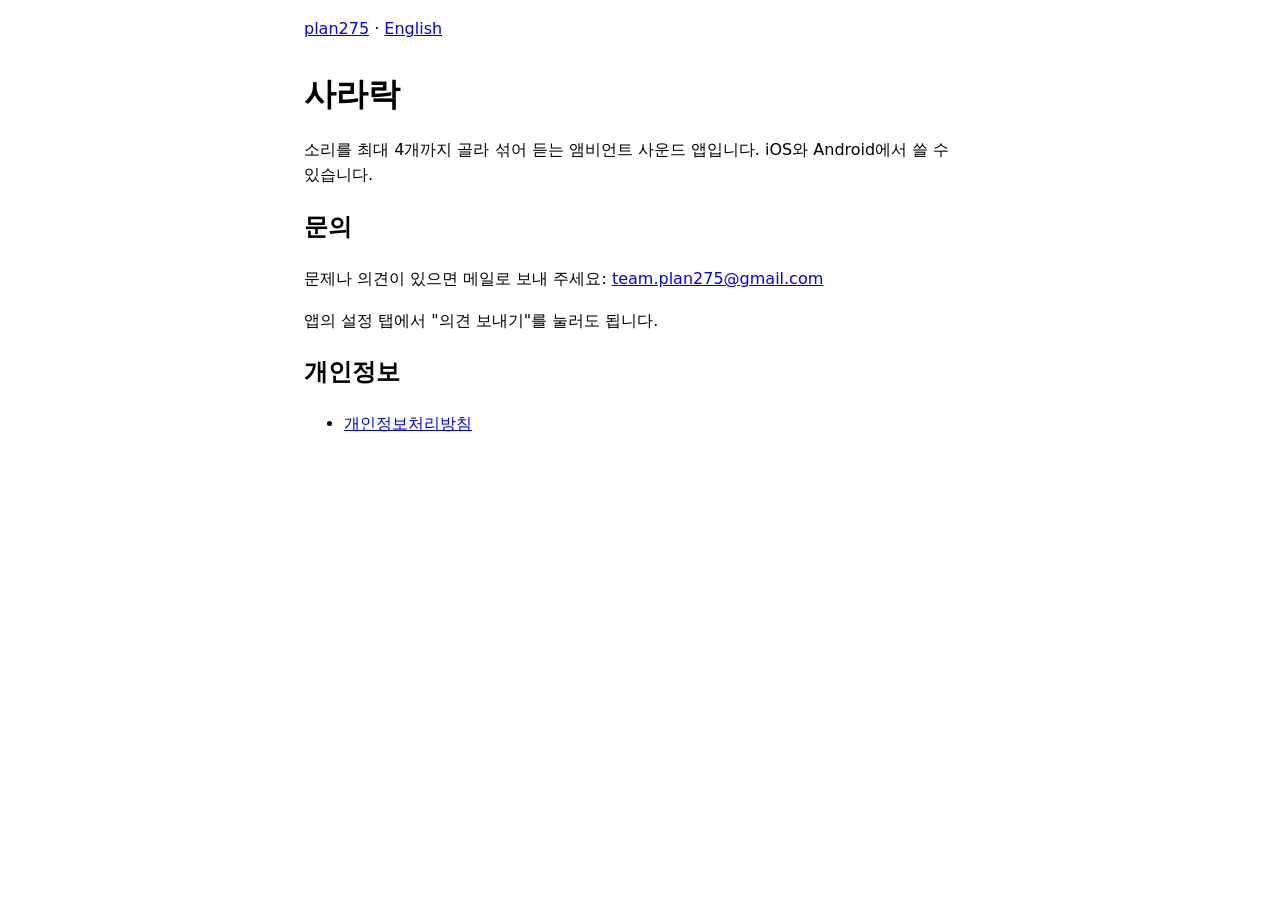
==== sararak/index.html @ c187bf62 "feat: plan275 공개 사이트와 사라락 지원·개인정보처리방침 페이지 순수 HTML과 공통 style.css. 모든 페이지 noindex. 방침 원문은 sararak 저장소 " ====
<!doctype html>
<html lang="ko">
<head>
<meta charset="utf-8">
<meta name="viewport" content="width=device-width, initial-scale=1">
<meta name="robots" content="noindex">
<title>사라락</title>
<link rel="stylesheet" href="../style.css">
</head>
<body>
<nav><a href="../">plan275</a> · <a href="en/" hreflang="en" lang="en">English</a></nav>
<main>
<h1>사라락</h1>
<p>소리를 최대 4개까지 골라 섞어 듣는 앰비언트 사운드 앱입니다. iOS와 Android에서 쓸 수 있습니다.</p>
<h2>문의</h2>
<p>문제나 의견이 있으면 메일로 보내 주세요: <a href="mailto:team.plan275@gmail.com">team.plan275@gmail.com</a></p>
<p>앱의 설정 탭에서 "의견 보내기"를 눌러도 됩니다.</p>
<h2>개인정보</h2>
<ul>
<li><a href="privacy/">개인정보처리방침</a></li>
</ul>
</main>
</body>
</html>
---- style.css ----
/* 모든 페이지가 함께 쓰는 스타일. 꾸밈 없이 읽기 좋게만 한다. */
:root {
  color-scheme: light dark;
}

body {
  max-width: 42rem;
  margin: 0 auto;
  padding: 1rem;
  font-family: system-ui, -apple-system, "Apple SD Gothic Neo", "Noto Sans KR", sans-serif;
  line-height: 1.6;
  overflow-wrap: break-word;
  -webkit-text-size-adjust: 100%;
}

:lang(ko) {
  word-break: keep-all;
}

nav {
  margin-bottom: 2rem;
}

h1 {
  line-height: 1.3;
}

table {
  border-collapse: collapse;
  width: 100%;
}

/* 긴 URL만 아무 곳에서나 줄을 바꾼다. 단어는 쪼개지 않는다 */
a {
  overflow-wrap: anywhere;
}

th,
td {
  border: 1px solid #8888;
  padding: 0.4rem 0.5rem;
  text-align: left;
  vertical-align: top;
}
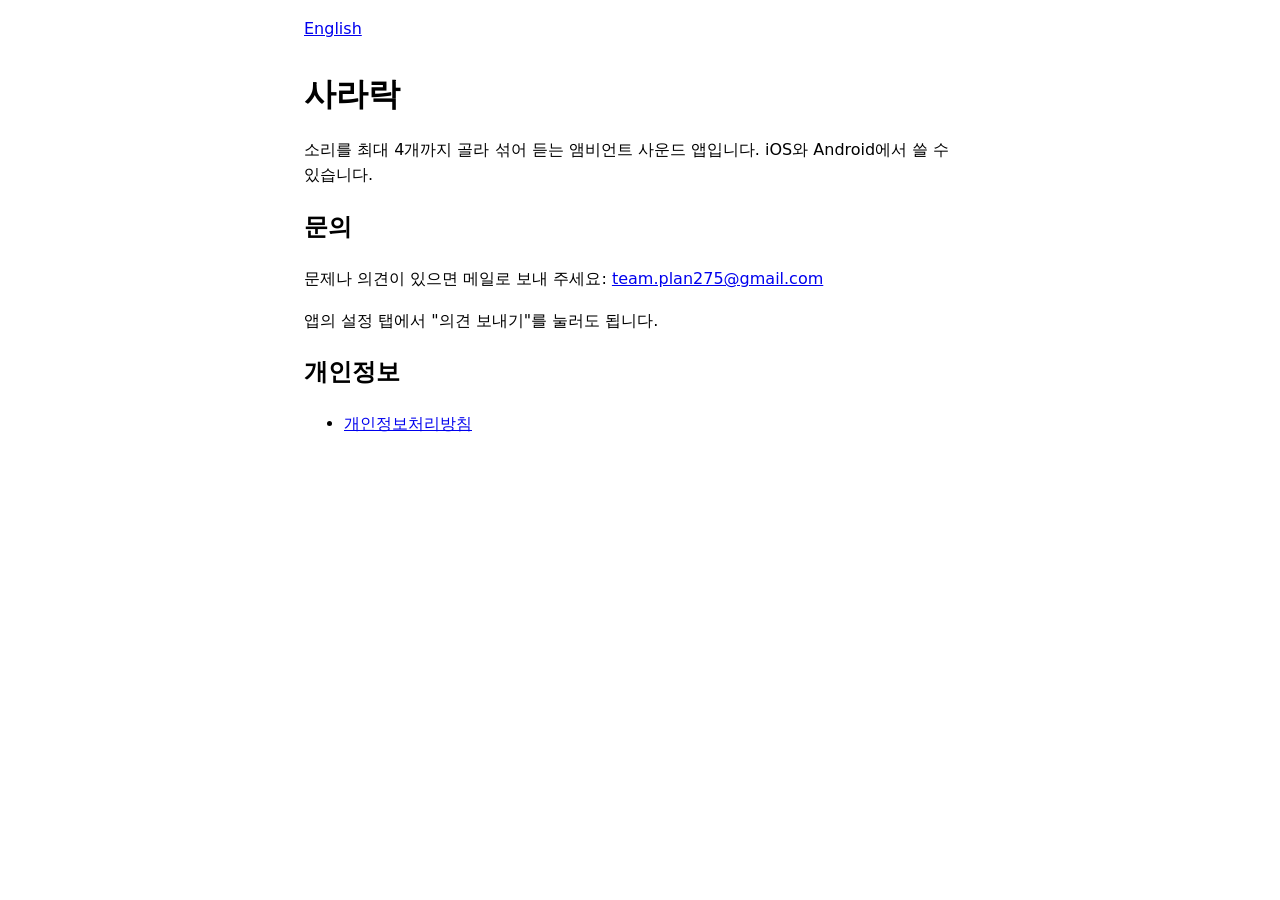
==== commit 41f9ebdf: "refactor: 루트 index.html을 빈 페이지로 바꾸고 루트로 가는 링크를 뺌 루트의 용도는 나중에 정한다.  Co-Authored-By: Claude Opus 5.5 <" ====
--- a/sararak/index.html
+++ b/sararak/index.html
@@ -8,7 +8,7 @@
 <link rel="stylesheet" href="../style.css">
 </head>
 <body>
-<nav><a href="../">plan275</a> · <a href="en/" hreflang="en" lang="en">English</a></nav>
+<nav><a href="en/" hreflang="en" lang="en">English</a></nav>
 <main>
 <h1>사라락</h1>
 <p>소리를 최대 4개까지 골라 섞어 듣는 앰비언트 사운드 앱입니다. iOS와 Android에서 쓸 수 있습니다.</p>
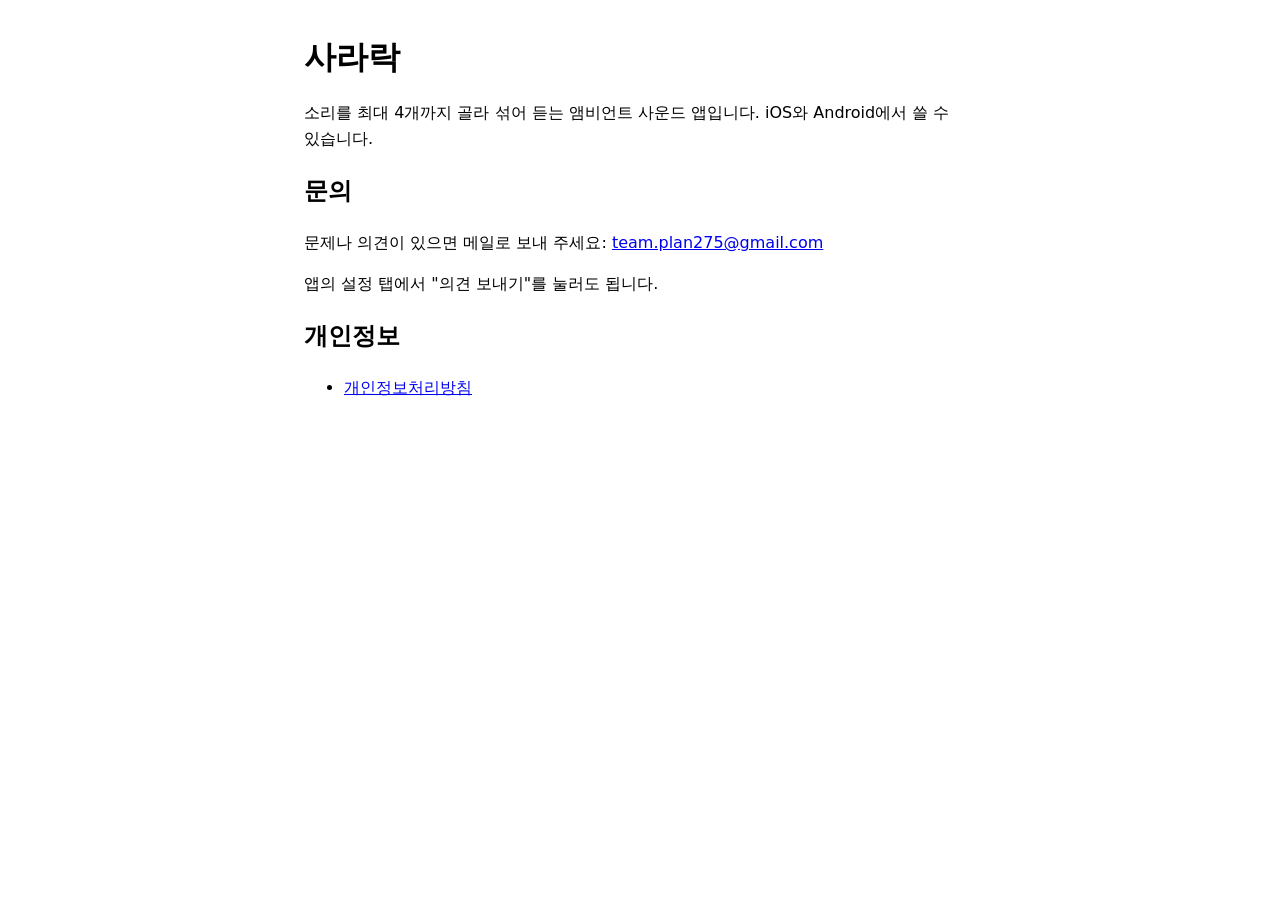
==== commit 63974ba6: "chore: 상단 메뉴와 방침 본문의 사이트 안 링크를 뺌 (앱 안 웹 뷰에서 다른 페이지로 옮겨 가지 않게)" ====
--- a/sararak/index.html
+++ b/sararak/index.html
@@ -8,7 +8,6 @@
 <link rel="stylesheet" href="../style.css">
 </head>
 <body>
-<nav><a href="en/" hreflang="en" lang="en">English</a></nav>
 <main>
 <h1>사라락</h1>
 <p>소리를 최대 4개까지 골라 섞어 듣는 앰비언트 사운드 앱입니다. iOS와 Android에서 쓸 수 있습니다.</p>
--- a/style.css
+++ b/style.css
@@ -15,10 +15,6 @@
 
 :lang(ko) {
   word-break: keep-all;
-}
-
-nav {
-  margin-bottom: 2rem;
 }
 
 h1 {
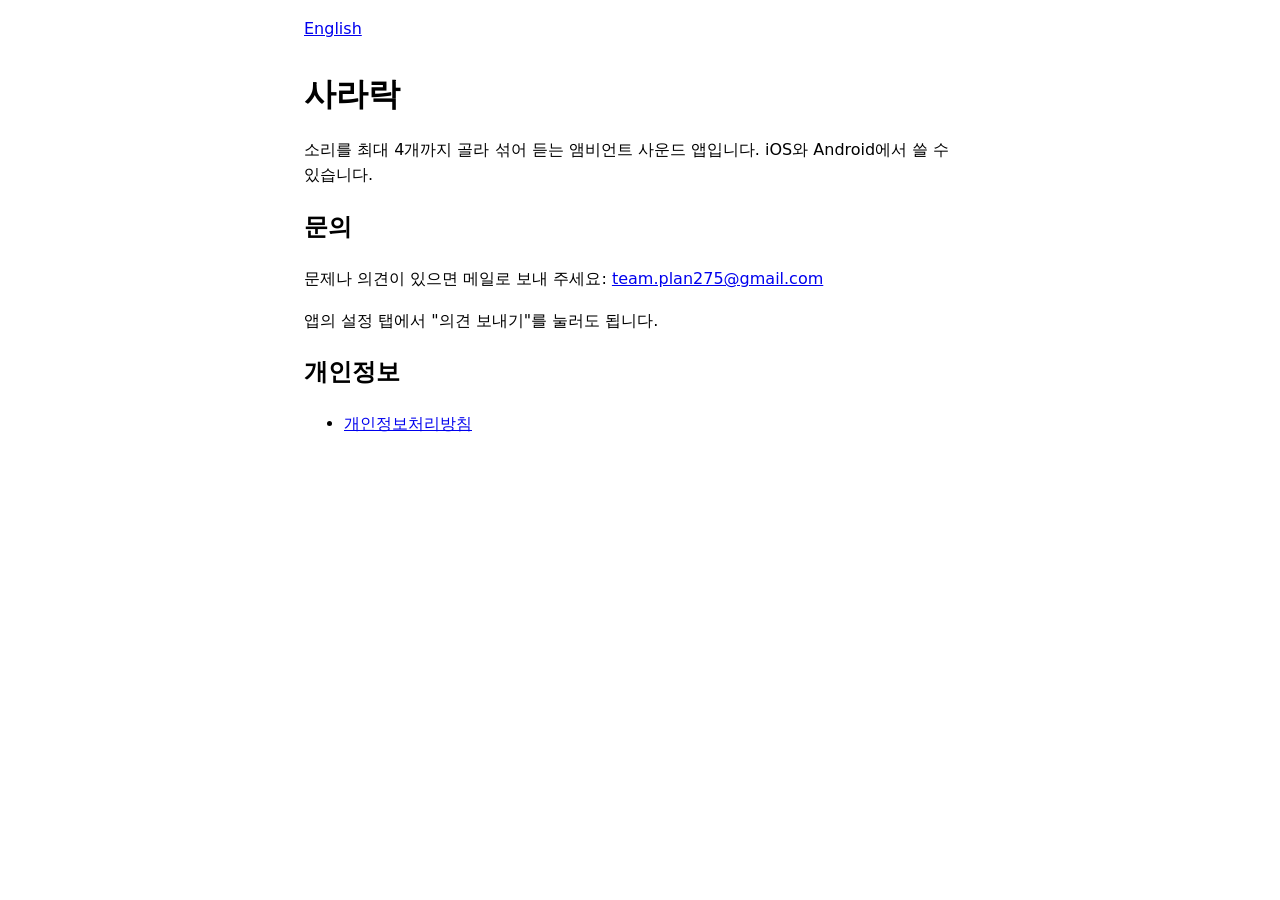
==== commit 2311e982: "feat: 언어 링크를 되살리고 앱(#app)에서 열 때만 링크를 없앰 Play Console에는 방침 URL을 하나만 넣을 수 있어 영어판을 넣고 거기서 한국어판으로 간다. 앱 " ====
--- a/sararak/index.html
+++ b/sararak/index.html
@@ -8,6 +8,7 @@
 <link rel="stylesheet" href="../style.css">
 </head>
 <body>
+<nav><a href="en/" hreflang="en" lang="en">English</a></nav>
 <main>
 <h1>사라락</h1>
 <p>소리를 최대 4개까지 골라 섞어 듣는 앰비언트 사운드 앱입니다. iOS와 Android에서 쓸 수 있습니다.</p>
--- a/style.css
+++ b/style.css
@@ -15,6 +15,21 @@
 
 :lang(ko) {
   word-break: keep-all;
+}
+
+nav {
+  margin-bottom: 2rem;
+}
+
+/* 앱은 방침을 주소 끝에 #app을 붙여 앱 안 웹 뷰로 연다. 그때는 사이트 안 다른 페이지로 가는 링크를 없앤다 (스크립트 없이) */
+#app:target ~ nav {
+  display: none;
+}
+
+#app:target ~ main .site-link {
+  color: inherit;
+  text-decoration: none;
+  pointer-events: none;
 }
 
 h1 {
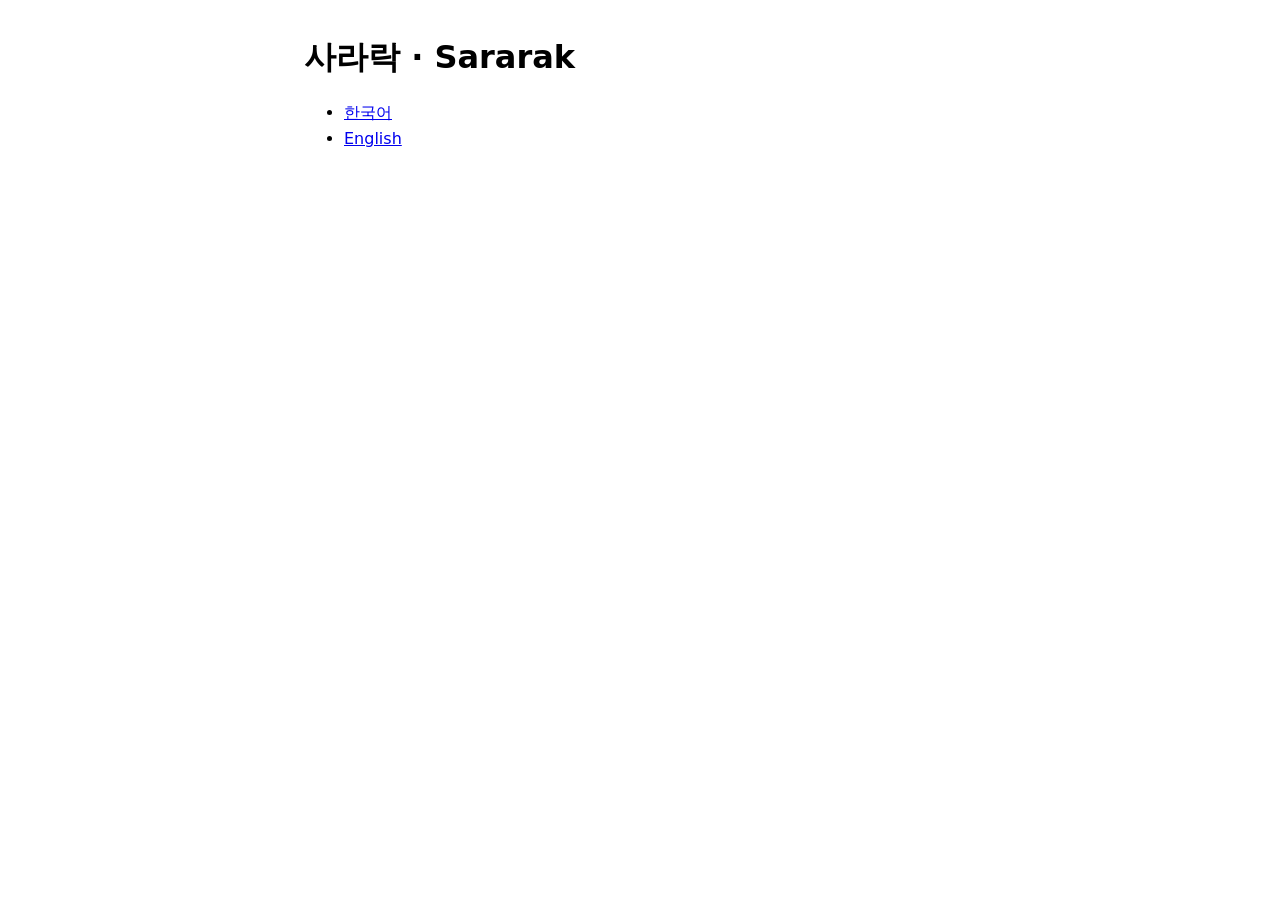
==== commit e723ecd8: "feat: 사라락 한국어 페이지를 ko/ 아래로 옮기고 /sararak/을 언어 선택 페이지로" ====
--- a/sararak/index.html
+++ b/sararak/index.html
@@ -4,20 +4,15 @@
 <meta charset="utf-8">
 <meta name="viewport" content="width=device-width, initial-scale=1">
 <meta name="robots" content="noindex">
-<title>사라락</title>
+<title>사라락 · Sararak</title>
 <link rel="stylesheet" href="../style.css">
 </head>
 <body>
-<nav><a href="en/" hreflang="en" lang="en">English</a></nav>
 <main>
-<h1>사라락</h1>
-<p>소리를 최대 4개까지 골라 섞어 듣는 앰비언트 사운드 앱입니다. iOS와 Android에서 쓸 수 있습니다.</p>
-<h2>문의</h2>
-<p>문제나 의견이 있으면 메일로 보내 주세요: <a href="mailto:team.plan275@gmail.com">team.plan275@gmail.com</a></p>
-<p>앱의 설정 탭에서 "의견 보내기"를 눌러도 됩니다.</p>
-<h2>개인정보</h2>
+<h1>사라락 · <span lang="en">Sararak</span></h1>
 <ul>
-<li><a href="privacy/">개인정보처리방침</a></li>
+<li><a href="ko/">한국어</a></li>
+<li><a href="en/" hreflang="en" lang="en">English</a></li>
 </ul>
 </main>
 </body>
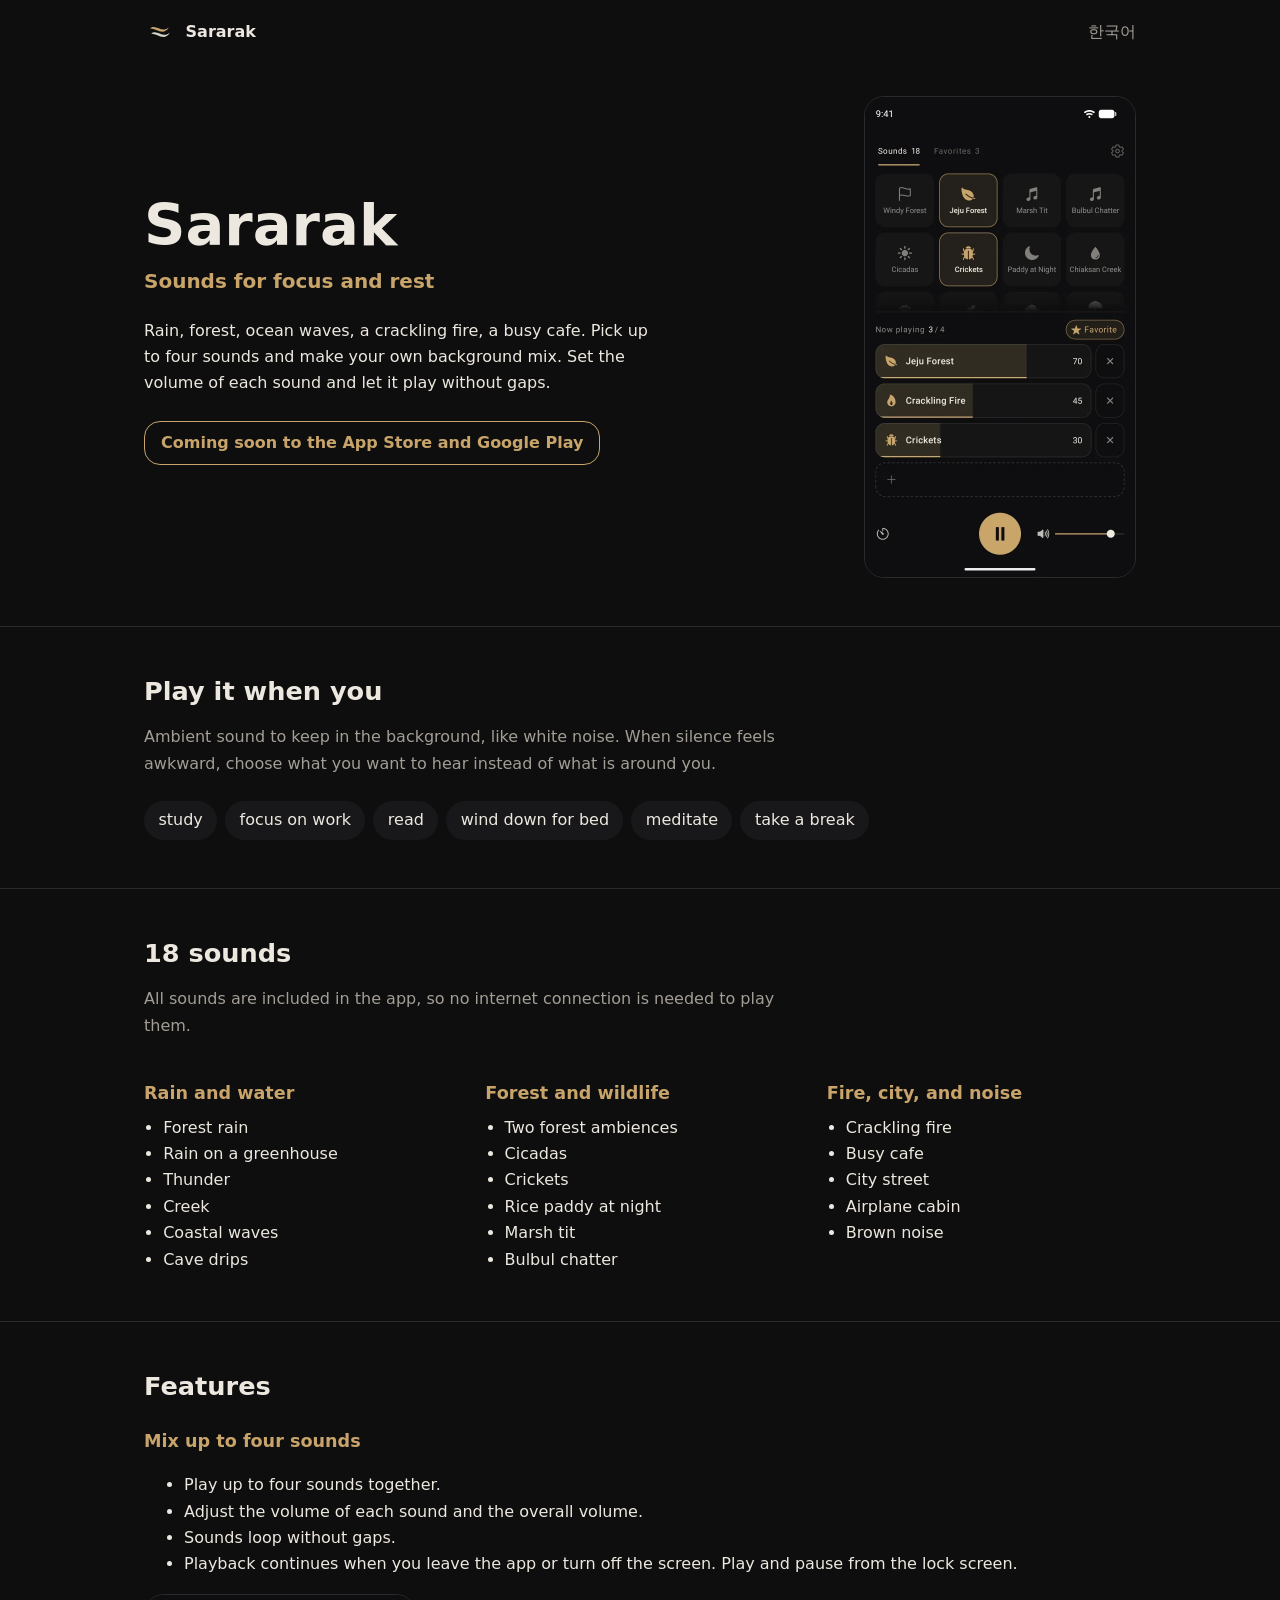
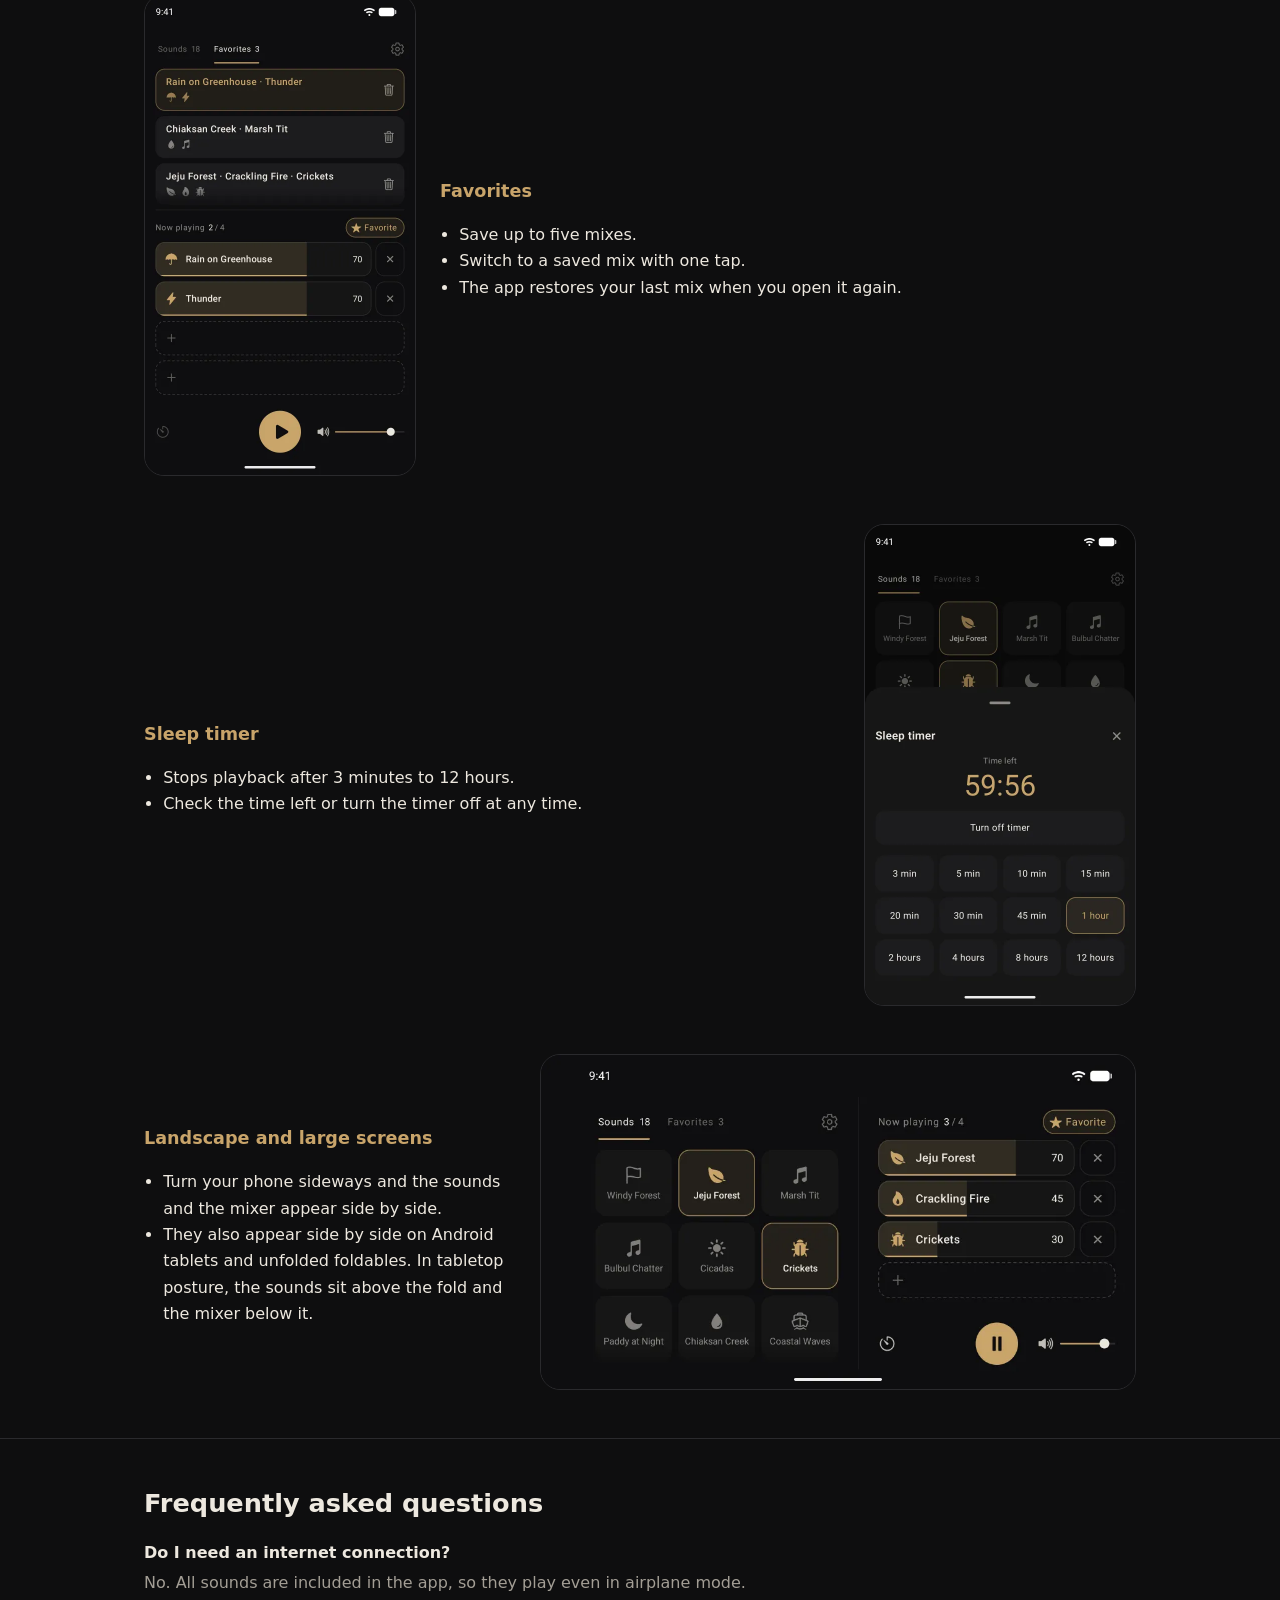
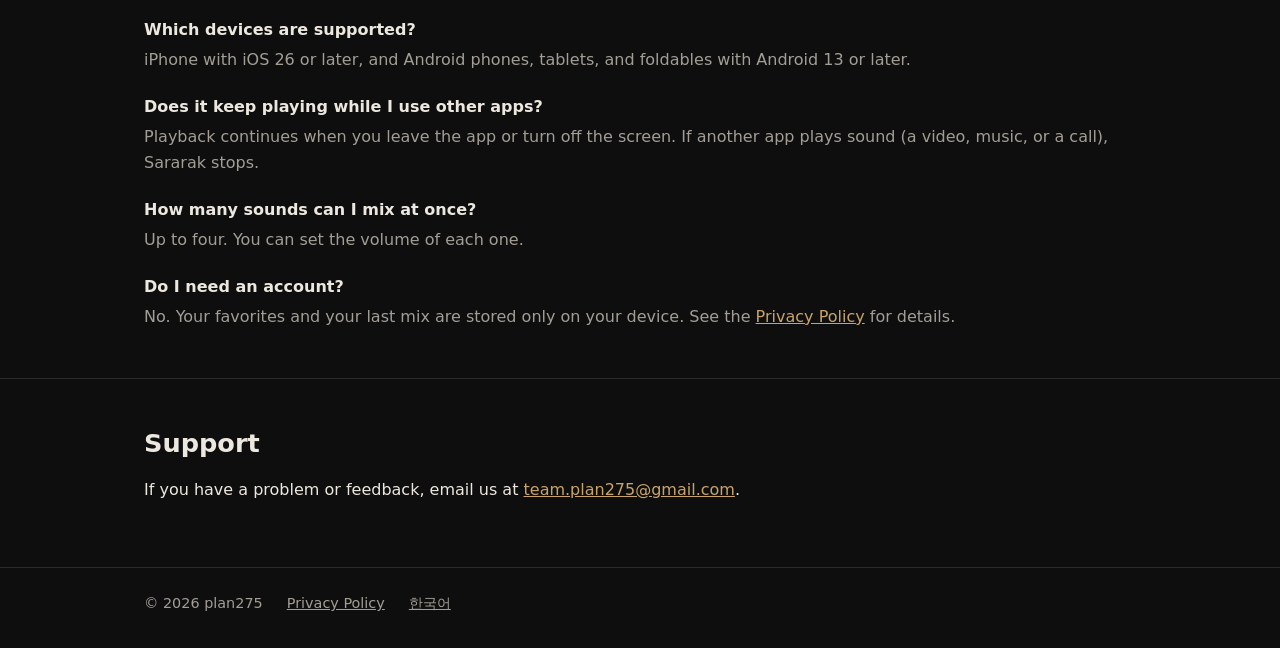
==== commit 478d312d: "feat: 사라락 지원 페이지를 검색에 노출하는 홍보 페이지로 키움 - /sararak/ko/·en/: 소개, 쓰는 상황, 18가지 소리, 기능(화면 캡처), 자주 묻는 질문, 문" ====
--- a/sararak/index.html
+++ b/sararak/index.html
@@ -1,19 +1,17 @@
 <!doctype html>
-<html lang="ko">
+<html lang="en">
 <head>
 <meta charset="utf-8">
 <meta name="viewport" content="width=device-width, initial-scale=1">
-<meta name="robots" content="noindex">
-<title>사라락 · Sararak</title>
+<title>Sararak</title>
+<!-- GitHub Pages에는 서버 리다이렉트가 없다. 0초 meta refresh는 검색 엔진이 영구 리다이렉트로 다룬다 -->
+<meta http-equiv="refresh" content="0; url=en/">
+<link rel="canonical" href="https://plan275.com/sararak/en/">
 <link rel="stylesheet" href="../style.css">
 </head>
 <body>
 <main>
-<h1>사라락 · <span lang="en">Sararak</span></h1>
-<ul>
-<li><a href="ko/">한국어</a></li>
-<li><a href="en/" hreflang="en" lang="en">English</a></li>
-</ul>
+<p><a href="en/">Sararak</a> · <a href="ko/" hreflang="ko" lang="ko">사라락</a></p>
 </main>
 </body>
 </html>
--- a/style.css
+++ b/style.css
@@ -1,6 +1,8 @@
 /* 모든 페이지가 함께 쓰는 스타일. 꾸밈 없이 읽기 좋게만 한다. */
 :root {
   color-scheme: light dark;
+  /* 페이지는 위아래로만 움직인다. 폭이 맞아도 iOS 웹 뷰가 좌우로 튕기는 것을 막는다 */
+  overscroll-behavior-x: none;
 }
 
 body {
@@ -52,4 +54,6 @@
   padding: 0.4rem 0.5rem;
   text-align: left;
   vertical-align: top;
+  /* 표는 칸마다 가장 긴 단어보다 좁아지지 않아, 글자를 키우면 화면 밖으로 넘친다. 넘칠 때만 단어 안에서 줄을 바꾼다 */
+  overflow-wrap: anywhere;
 }
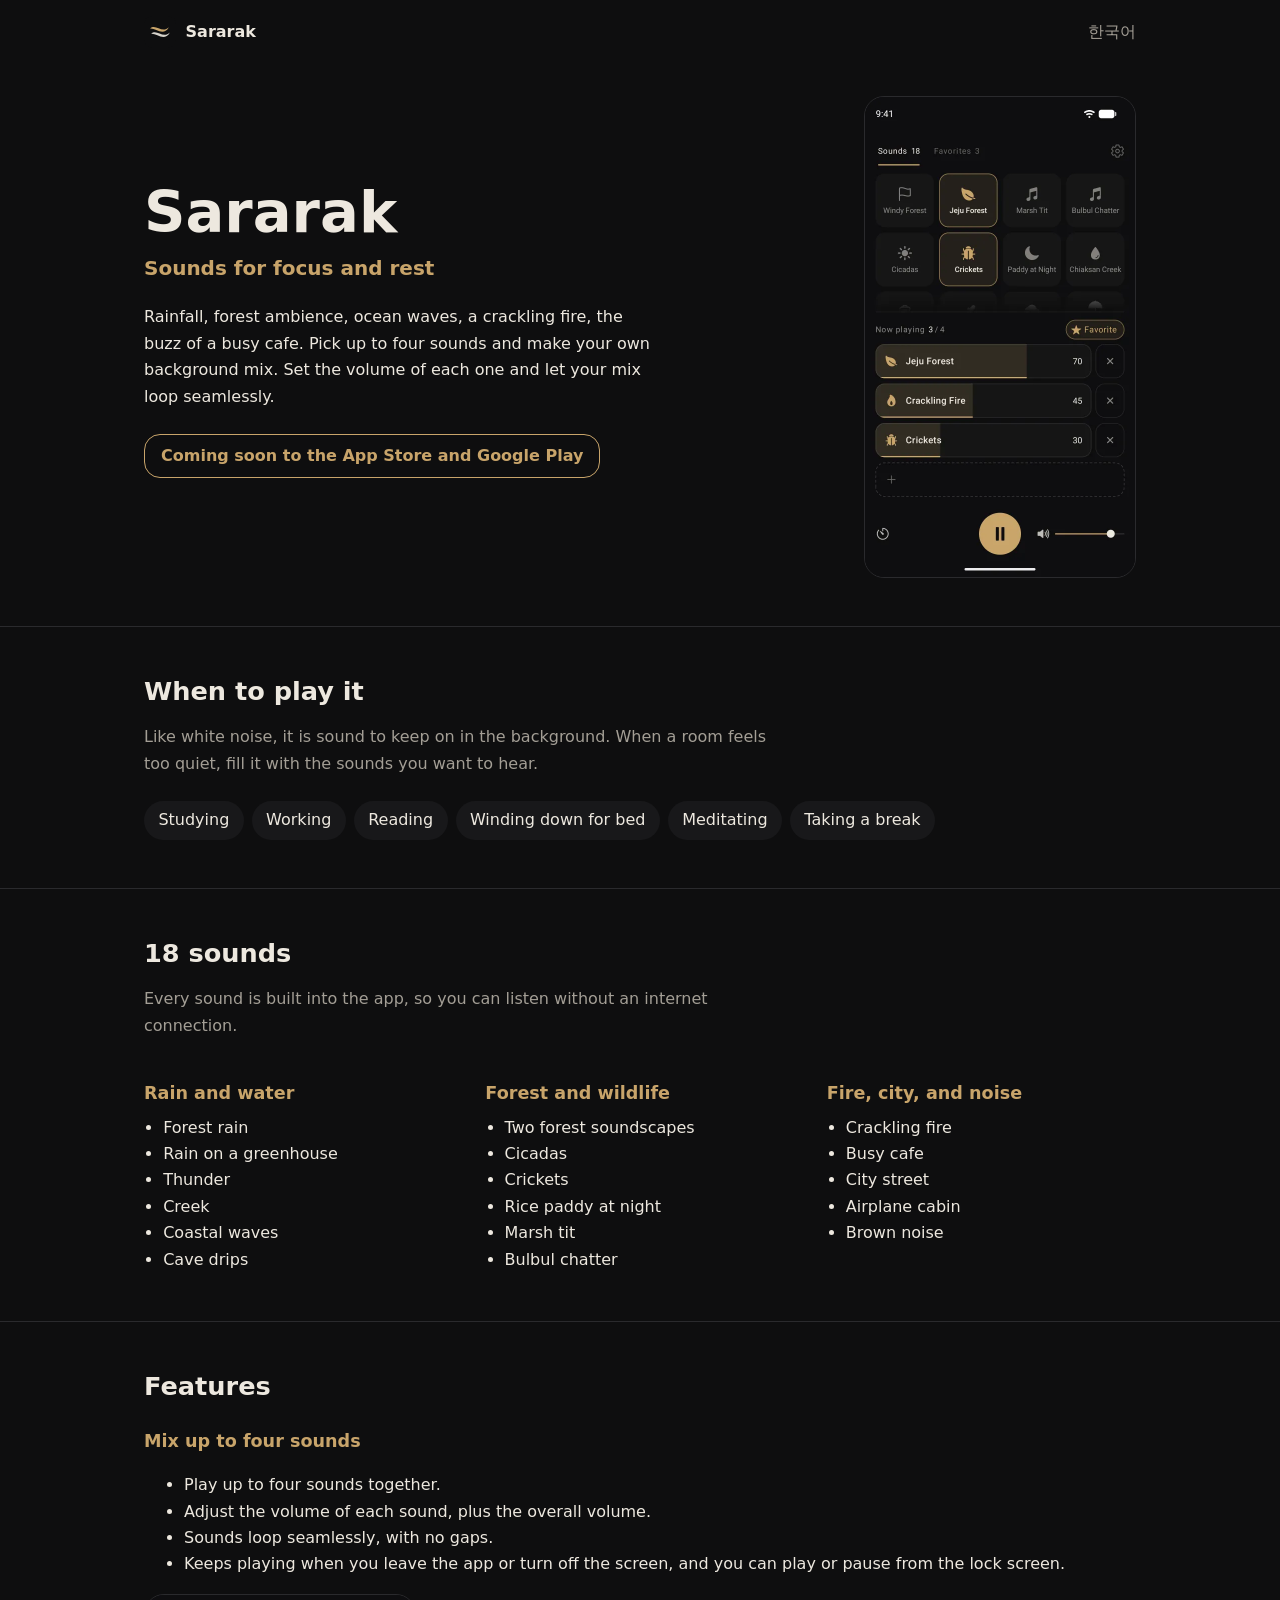
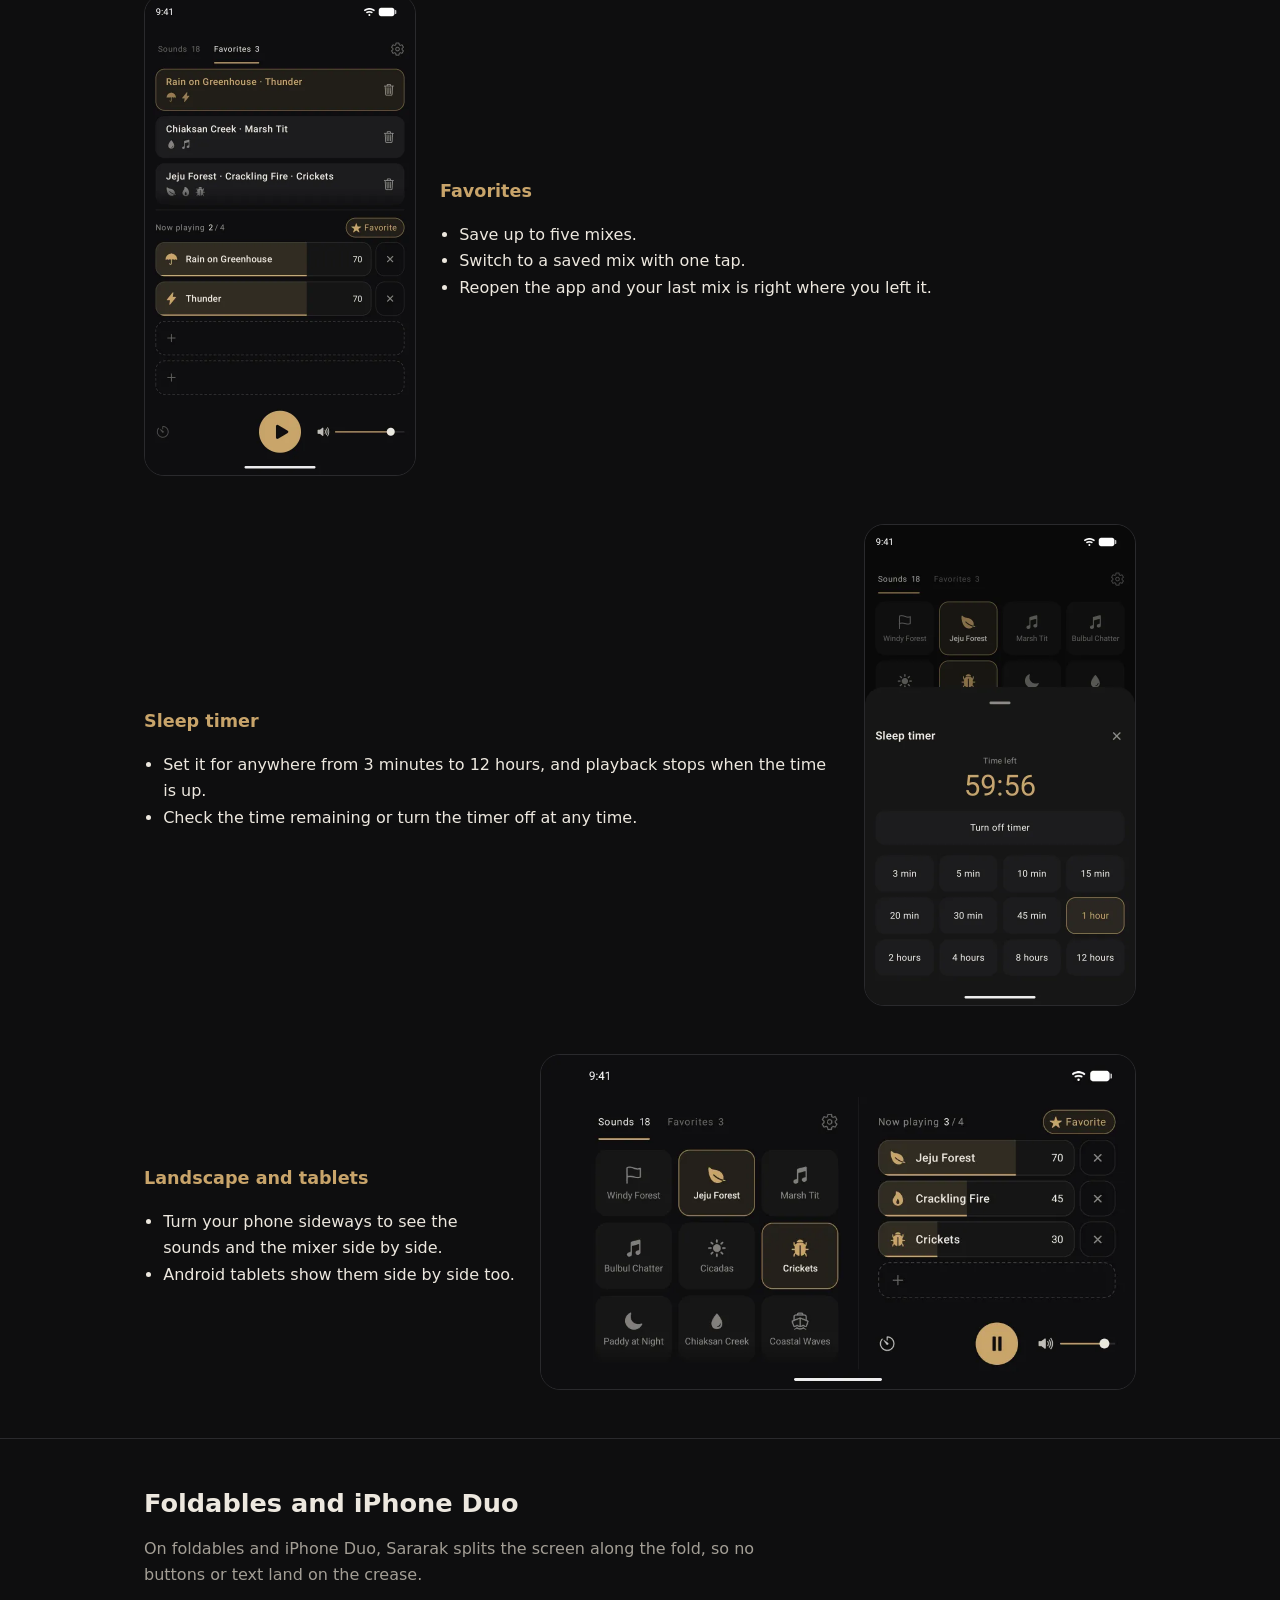
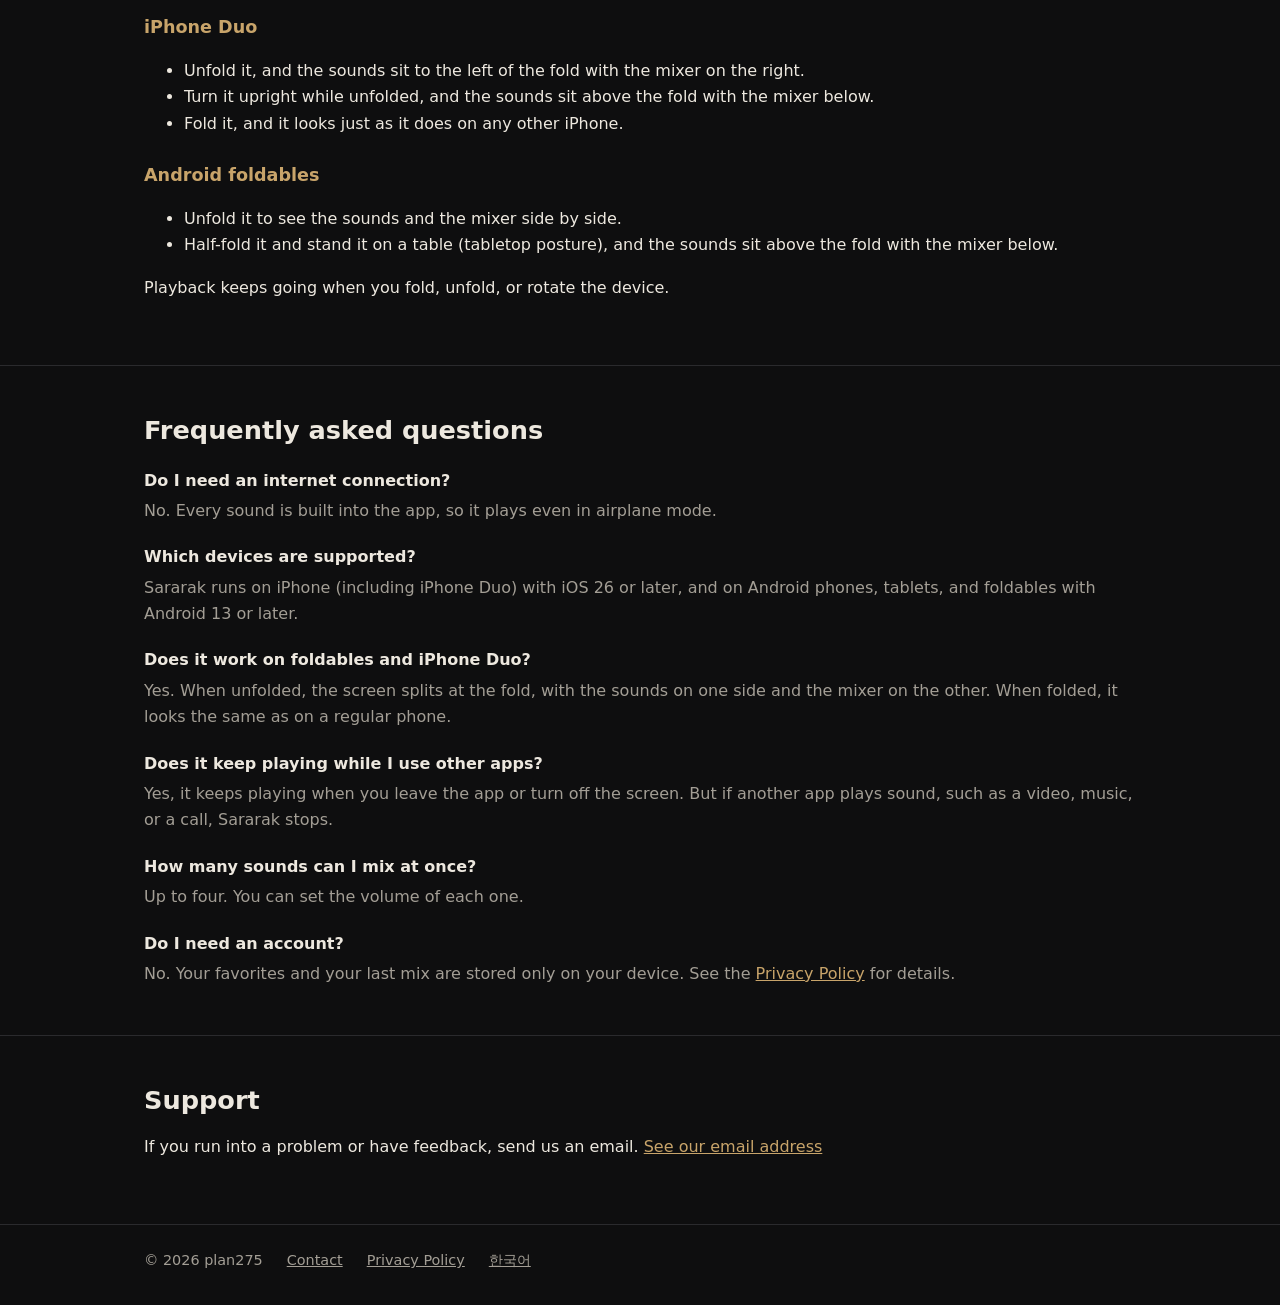
==== commit 3bffbf5c: "fix: 사라락 리다이렉트 페이지에서 넘어가는 동안 링크 글자가 비치지 않게 함 Co-Authored-By: Claude Opus 5.5 <noreply@anthropic.com>" ====
--- a/sararak/index.html
+++ b/sararak/index.html
@@ -7,7 +7,15 @@
 <!-- GitHub Pages에는 서버 리다이렉트가 없다. 0초 meta refresh는 검색 엔진이 영구 리다이렉트로 다룬다 -->
 <meta http-equiv="refresh" content="0; url=en/">
 <link rel="canonical" href="https://plan275.com/sararak/en/">
-<link rel="stylesheet" href="../style.css">
+<!-- 넘어가는 동안 글자가 비치지 않게 링크를 숨겼다가, refresh가 막힌 환경에서만 2초 뒤 보인다.
+     외부 CSS를 기다리지 않게 인라인으로 두고, 바탕은 홍보 페이지와 같은 색이라 넘어갈 때 번쩍이지 않는다 -->
+<style>
+html { background: #0e0e0f; color-scheme: dark; }
+body { margin: 0; padding: 1rem; color: #ede8df; font-family: system-ui, sans-serif; }
+a { color: #c8a46a; }
+main { opacity: 0; animation: show 0s 2s forwards; }
+@keyframes show { to { opacity: 1; } }
+</style>
 </head>
 <body>
 <main>
